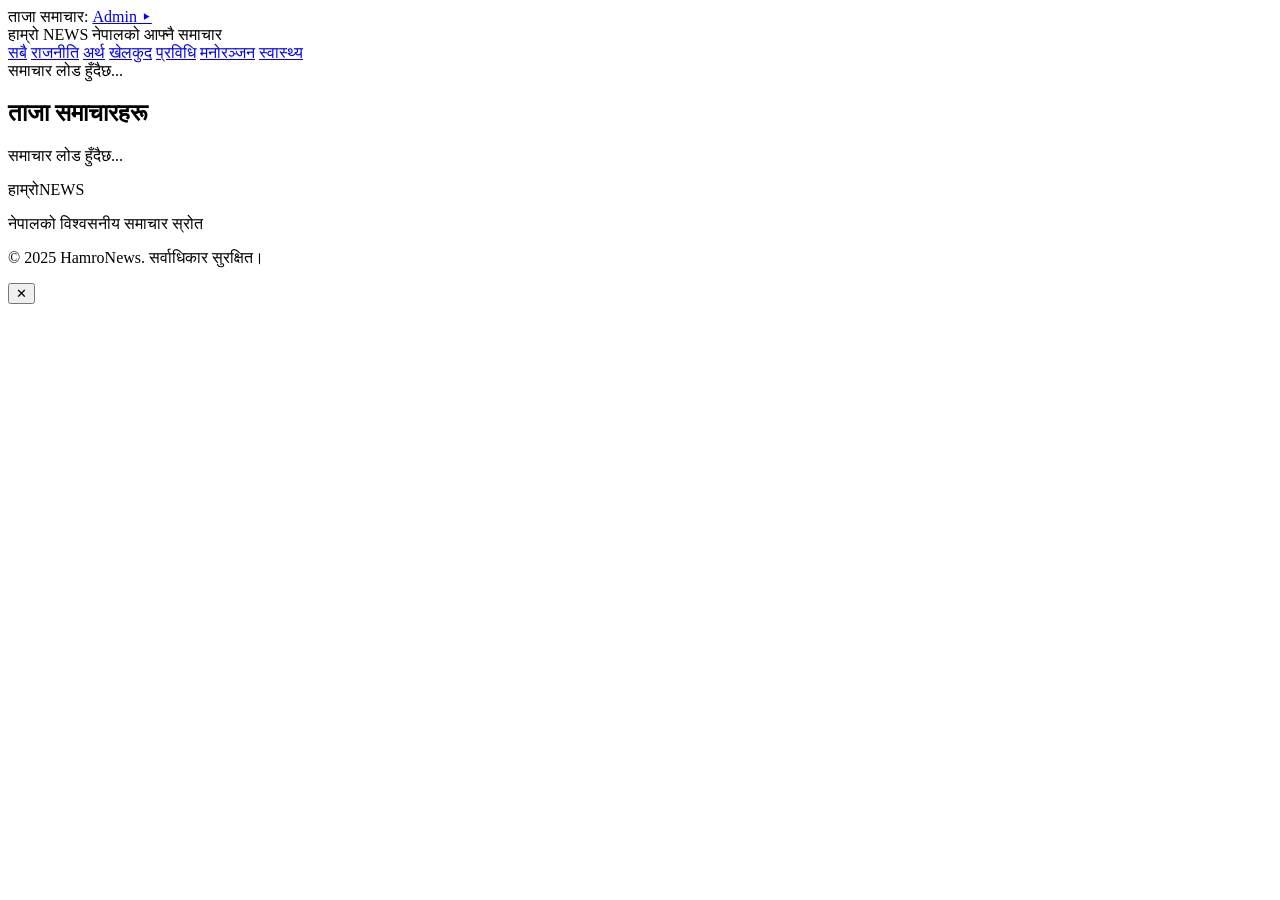
==== index.html @ 4dd0f1a2 "Add files via upload" ====
<!DOCTYPE html>
<html lang="ne">
<head>
  <meta charset="UTF-8" />
  <meta name="viewport" content="width=device-width, initial-scale=1.0"/>
  <title>HamroNews | हाम्रो न्यूज</title>
  <link rel="stylesheet" href="css/style.css" />
  <link href="https://fonts.googleapis.com/css2?family=Tiro+Devanagari+Nepali&family=Playfair+Display:wght@700;900&family=Source+Serif+4:wght@300;400;600&display=swap" rel="stylesheet"/>
</head>
<body>

  <!-- TOP BAR -->
  <div class="topbar">
    <div class="topbar-inner">
      <span id="live-date"></span>
      <span class="ticker-wrap">
        <span class="ticker-label">ताजा समाचार:</span>
        <span class="ticker-text" id="ticker"></span>
      </span>
      <a href="admin/login.html" class="admin-link">Admin ▸</a>
    </div>
  </div>

  <!-- HEADER -->
  <header class="site-header">
    <div class="header-inner">
      <div class="logo-block">
        <span class="logo-np">हाम्रो</span>
        <span class="logo-en">NEWS</span>
        <span class="logo-tagline">नेपालको आफ्नै समाचार</span>
      </div>
      <nav class="main-nav">
        <a href="#" class="nav-link active" data-cat="all">सबै</a>
        <a href="#" class="nav-link" data-cat="राजनीति">राजनीति</a>
        <a href="#" class="nav-link" data-cat="अर्थ">अर्थ</a>
        <a href="#" class="nav-link" data-cat="खेलकुद">खेलकुद</a>
        <a href="#" class="nav-link" data-cat="प्रविधि">प्रविधि</a>
        <a href="#" class="nav-link" data-cat="मनोरञ्जन">मनोरञ्जन</a>
        <a href="#" class="nav-link" data-cat="स्वास्थ्य">स्वास्थ्य</a>
      </nav>
    </div>
  </header>

  <!-- HERO SECTION -->
  <section class="hero-section">
    <div class="hero-inner" id="hero-area">
      <div class="hero-loading">समाचार लोड हुँदैछ...</div>
    </div>
  </section>

  <!-- MAIN CONTENT -->
  <main class="main-container">

    <!-- BREAKING NEWS STRIP -->
    <div class="breaking-strip" id="breaking-strip" style="display:none;">
      <span class="breaking-label">🔴 BREAKING</span>
      <span class="breaking-text" id="breaking-text"></span>
    </div>

    <!-- GRID SECTION -->
    <section class="news-section">
      <div class="section-header">
        <h2 class="section-title">ताजा समाचारहरू</h2>
        <div class="section-line"></div>
      </div>
      <div class="news-grid" id="news-grid">
        <div class="loading-state">
          <div class="spinner"></div>
          <p>समाचार लोड हुँदैछ...</p>
        </div>
      </div>
    </section>

  </main>

  <!-- FOOTER -->
  <footer class="site-footer">
    <div class="footer-inner">
      <div class="footer-logo">
        <span class="logo-np">हाम्रो</span><span class="logo-en">NEWS</span>
      </div>
      <p class="footer-tagline">नेपालको विश्वसनीय समाचार स्रोत</p>
      <p class="footer-copy">© 2025 HamroNews. सर्वाधिकार सुरक्षित।</p>
    </div>
  </footer>

  <!-- ARTICLE MODAL -->
  <div class="modal-overlay" id="modal-overlay">
    <div class="modal-box">
      <button class="modal-close" id="modal-close">✕</button>
      <div class="modal-content" id="modal-content"></div>
    </div>
  </div>

  <script src="js/db.js"></script>
  <script src="js/main.js"></script>
</body>
</html>
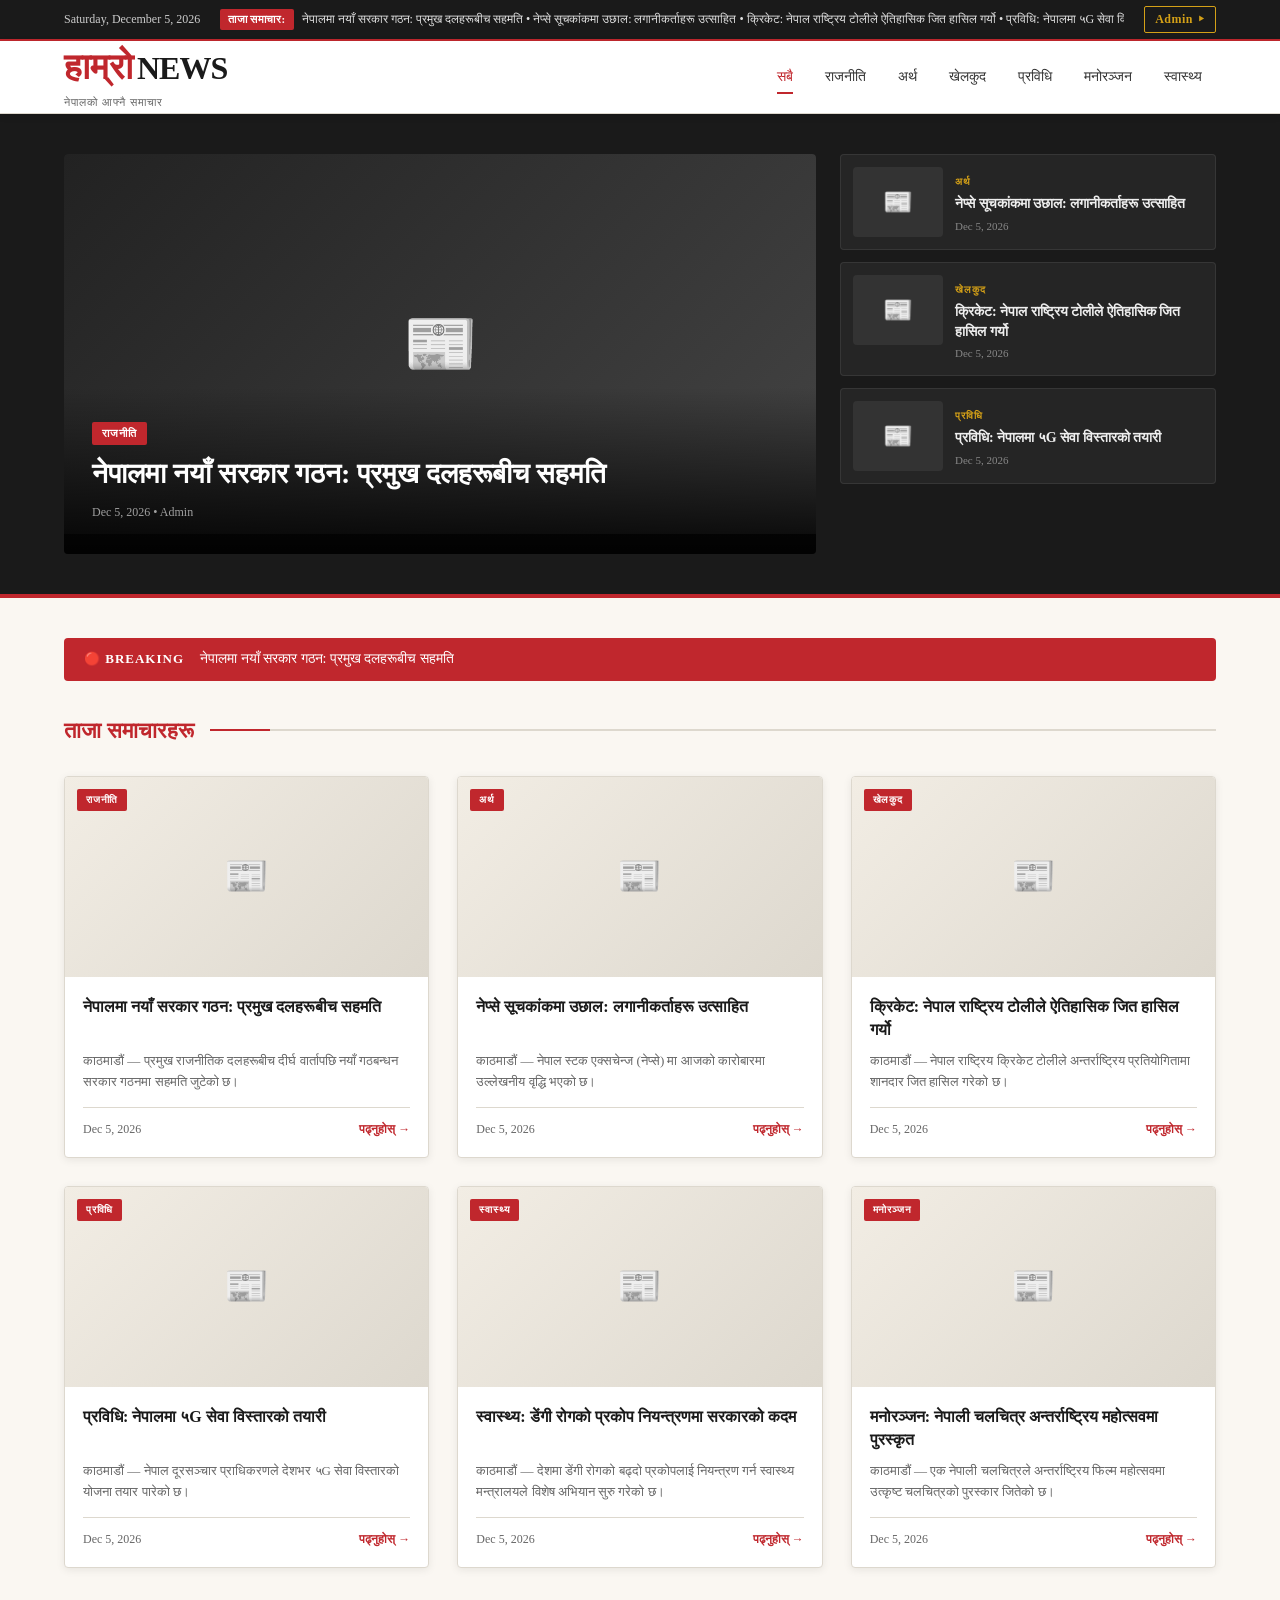
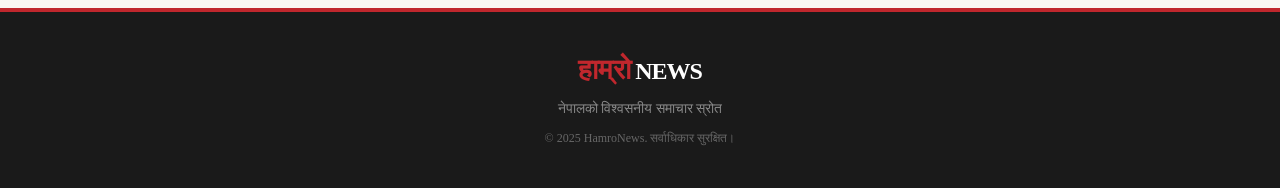
==== commit 6e410eb3: "Update index.html" ====
--- a/index.html
+++ b/index.html
@@ -4,7 +4,7 @@
   <meta charset="UTF-8" />
   <meta name="viewport" content="width=device-width, initial-scale=1.0"/>
   <title>HamroNews | हाम्रो न्यूज</title>
-  <link rel="stylesheet" href="css/style.css" />
+  <link rel="stylesheet" href="style.css" />
   <link href="https://fonts.googleapis.com/css2?family=Tiro+Devanagari+Nepali&family=Playfair+Display:wght@700;900&family=Source+Serif+4:wght@300;400;600&display=swap" rel="stylesheet"/>
 </head>
 <body>
@@ -92,7 +92,7 @@
     </div>
   </div>
 
-  <script src="js/db.js"></script>
-  <script src="js/main.js"></script>
+  <script src="db.js"></script>
+  <script src="main.js"></script>
 </body>
 </html>
--- a/style.css
+++ b/style.css
@@ -0,0 +1,410 @@
+/* ===========================
+   HAMRONEWS — MAIN STYLESHEET
+   =========================== */
+
+@import url('https://fonts.googleapis.com/css2?family=Tiro+Devanagari+Nepali&family=Playfair+Display:wght@700;900&family=Source+Serif+4:ital,wght@0,300;0,400;0,600;1,400&display=swap');
+
+:root {
+  --crimson:    #C0272D;
+  --crimson-dk: #8B1A1D;
+  --gold:       #D4A017;
+  --ink:        #1A1A1A;
+  --ink-soft:   #333333;
+  --ink-light:  #666666;
+  --paper:      #FAF7F2;
+  --paper-warm: #F2EDE4;
+  --border:     #DDD8CE;
+  --white:      #FFFFFF;
+  --shadow-sm:  0 2px 8px rgba(0,0,0,0.08);
+  --shadow-md:  0 6px 24px rgba(0,0,0,0.12);
+  --shadow-lg:  0 16px 48px rgba(0,0,0,0.18);
+  --font-display: 'Playfair Display', Georgia, serif;
+  --font-body:    'Source Serif 4', Georgia, serif;
+  --font-np:      'Tiro Devanagari Nepali', serif;
+  --radius:       4px;
+  --transition:   0.25s cubic-bezier(0.4,0,0.2,1);
+}
+
+*, *::before, *::after { box-sizing: border-box; margin: 0; padding: 0; }
+
+html { scroll-behavior: smooth; }
+
+body {
+  font-family: var(--font-body);
+  background: var(--paper);
+  color: var(--ink);
+  line-height: 1.6;
+  min-height: 100vh;
+}
+
+a { text-decoration: none; color: inherit; }
+
+/* ── TOP BAR ── */
+.topbar {
+  background: var(--ink);
+  color: #ccc;
+  font-size: 12px;
+  padding: 6px 0;
+  border-bottom: 2px solid var(--crimson);
+}
+.topbar-inner {
+  max-width: 1200px; margin: 0 auto; padding: 0 24px;
+  display: flex; align-items: center; gap: 20px;
+}
+.ticker-wrap {
+  flex: 1; overflow: hidden; white-space: nowrap;
+  display: flex; align-items: center; gap: 8px;
+}
+.ticker-label {
+  background: var(--crimson); color: #fff;
+  padding: 2px 8px; font-size: 11px; font-weight: 700;
+  letter-spacing: 0.5px; flex-shrink: 0;
+  border-radius: 2px;
+}
+.ticker-text {
+  display: inline-block;
+  animation: ticker-scroll 30s linear infinite;
+  color: #e0e0e0;
+}
+@keyframes ticker-scroll {
+  0%   { transform: translateX(100%); }
+  100% { transform: translateX(-100%); }
+}
+.admin-link {
+  color: var(--gold); font-weight: 600; font-size: 12px;
+  letter-spacing: 0.5px; flex-shrink: 0;
+  padding: 3px 10px; border: 1px solid var(--gold);
+  border-radius: 2px; transition: all var(--transition);
+}
+.admin-link:hover { background: var(--gold); color: var(--ink); }
+
+/* ── HEADER ── */
+.site-header {
+  background: var(--white);
+  border-bottom: 1px solid var(--border);
+  position: sticky; top: 0; z-index: 100;
+  box-shadow: var(--shadow-sm);
+}
+.header-inner {
+  max-width: 1200px; margin: 0 auto; padding: 0 24px;
+  display: flex; align-items: center; justify-content: space-between;
+  gap: 32px; flex-wrap: wrap;
+  min-height: 72px;
+}
+.logo-block {
+  display: flex; align-items: baseline; gap: 4px;
+  flex-direction: row; flex-wrap: wrap;
+}
+.logo-np {
+  font-family: var(--font-np);
+  font-size: 36px; font-weight: 700;
+  color: var(--crimson); line-height: 1;
+}
+.logo-en {
+  font-family: var(--font-display);
+  font-size: 32px; font-weight: 900;
+  color: var(--ink); letter-spacing: -1px;
+}
+.logo-tagline {
+  display: block; width: 100%;
+  font-family: var(--font-np);
+  font-size: 11px; color: var(--ink-light);
+  letter-spacing: 1px; margin-top: -4px;
+}
+.main-nav {
+  display: flex; align-items: center; gap: 4px; flex-wrap: wrap;
+}
+.nav-link {
+  font-family: var(--font-np);
+  font-size: 14px; padding: 6px 14px;
+  color: var(--ink-soft); border-radius: var(--radius);
+  transition: all var(--transition); position: relative;
+}
+.nav-link::after {
+  content: ''; position: absolute; bottom: 0; left: 14px; right: 14px;
+  height: 2px; background: var(--crimson);
+  transform: scaleX(0); transition: transform var(--transition);
+}
+.nav-link:hover, .nav-link.active { color: var(--crimson); }
+.nav-link:hover::after, .nav-link.active::after { transform: scaleX(1); }
+
+/* ── HERO ── */
+.hero-section {
+  background: var(--ink);
+  border-bottom: 4px solid var(--crimson);
+  min-height: 480px;
+}
+.hero-inner {
+  max-width: 1200px; margin: 0 auto; padding: 40px 24px;
+  display: grid; grid-template-columns: 2fr 1fr; gap: 24px;
+  min-height: 480px;
+}
+.hero-loading {
+  color: #999; font-family: var(--font-np);
+  display: flex; align-items: center; justify-content: center;
+  grid-column: 1/-1; font-size: 18px;
+}
+
+/* Hero cards */
+.hero-main {
+  position: relative; overflow: hidden; cursor: pointer;
+  border-radius: var(--radius); background: #111;
+}
+.hero-main img {
+  width: 100%; height: 380px; object-fit: cover;
+  opacity: 0.7; transition: opacity var(--transition), transform 0.5s ease;
+  display: block;
+}
+.hero-main:hover img { opacity: 0.5; transform: scale(1.03); }
+.hero-main-overlay {
+  position: absolute; bottom: 0; left: 0; right: 0;
+  padding: 32px 28px;
+  background: linear-gradient(to top, rgba(0,0,0,0.9) 0%, transparent 100%);
+}
+.hero-main .badge {
+  display: inline-block; background: var(--crimson);
+  color: #fff; font-size: 11px; font-weight: 700;
+  padding: 3px 10px; border-radius: 2px; letter-spacing: 1px;
+  margin-bottom: 10px; font-family: var(--font-np);
+}
+.hero-main h2 {
+  font-family: var(--font-np);
+  font-size: clamp(20px, 2.5vw, 28px);
+  color: #fff; line-height: 1.35; font-weight: 700;
+}
+.hero-main .hero-meta {
+  color: rgba(255,255,255,0.6); font-size: 12px; margin-top: 10px;
+}
+
+.hero-side {
+  display: flex; flex-direction: column; gap: 12px;
+}
+.hero-side-card {
+  display: flex; gap: 12px; cursor: pointer;
+  background: rgba(255,255,255,0.05);
+  border: 1px solid rgba(255,255,255,0.08);
+  border-radius: var(--radius); padding: 12px;
+  transition: all var(--transition);
+}
+.hero-side-card:hover {
+  background: rgba(255,255,255,0.1);
+  border-color: var(--crimson);
+}
+.hero-side-card img {
+  width: 90px; height: 70px; object-fit: cover;
+  border-radius: var(--radius); flex-shrink: 0;
+}
+.hero-side-info { flex: 1; }
+.hero-side-info .badge {
+  display: inline-block; font-size: 10px; font-weight: 700;
+  color: var(--gold); letter-spacing: 1px;
+  font-family: var(--font-np); margin-bottom: 4px;
+}
+.hero-side-info h3 {
+  font-family: var(--font-np);
+  font-size: 14px; color: #eee; line-height: 1.4; font-weight: 600;
+}
+.hero-side-info .meta {
+  font-size: 11px; color: rgba(255,255,255,0.45); margin-top: 4px;
+}
+
+/* ── MAIN CONTAINER ── */
+.main-container {
+  max-width: 1200px; margin: 0 auto; padding: 40px 24px;
+}
+
+/* ── BREAKING STRIP ── */
+.breaking-strip {
+  background: var(--crimson); color: #fff;
+  padding: 10px 20px; border-radius: var(--radius);
+  margin-bottom: 32px; display: flex; align-items: center; gap: 16px;
+  overflow: hidden;
+}
+.breaking-label {
+  font-weight: 800; font-size: 13px; letter-spacing: 1px;
+  flex-shrink: 0; animation: blink 1.5s infinite;
+}
+@keyframes blink { 0%,100%{opacity:1}50%{opacity:0.5} }
+.breaking-text { font-family: var(--font-np); font-size: 14px; }
+
+/* ── SECTION HEADER ── */
+.section-header { display: flex; align-items: center; gap: 16px; margin-bottom: 28px; }
+.section-title {
+  font-family: var(--font-np);
+  font-size: 22px; font-weight: 700;
+  color: var(--crimson); flex-shrink: 0;
+}
+.section-line { flex: 1; height: 2px; background: var(--border); position: relative; }
+.section-line::before {
+  content: ''; position: absolute; left: 0; top: 0;
+  width: 60px; height: 2px; background: var(--crimson);
+}
+
+/* ── NEWS GRID ── */
+.news-grid {
+  display: grid;
+  grid-template-columns: repeat(auto-fill, minmax(300px, 1fr));
+  gap: 28px;
+}
+.loading-state {
+  grid-column: 1/-1; text-align: center; padding: 60px;
+  color: var(--ink-light);
+}
+.spinner {
+  width: 36px; height: 36px;
+  border: 3px solid var(--border);
+  border-top-color: var(--crimson);
+  border-radius: 50%;
+  animation: spin 0.8s linear infinite;
+  margin: 0 auto 16px;
+}
+@keyframes spin { to { transform: rotate(360deg); } }
+
+/* ── NEWS CARD ── */
+.news-card {
+  background: var(--white);
+  border: 1px solid var(--border);
+  border-radius: var(--radius);
+  overflow: hidden; cursor: pointer;
+  transition: all var(--transition);
+  box-shadow: var(--shadow-sm);
+  display: flex; flex-direction: column;
+}
+.news-card:hover {
+  transform: translateY(-4px);
+  box-shadow: var(--shadow-md);
+  border-color: var(--crimson);
+}
+.news-card-img {
+  width: 100%; height: 200px; object-fit: cover;
+  display: block; transition: transform 0.5s ease;
+}
+.news-card:hover .news-card-img { transform: scale(1.04); }
+.news-card-img-wrap { overflow: hidden; position: relative; }
+.news-card-img-wrap .card-badge {
+  position: absolute; top: 12px; left: 12px;
+  background: var(--crimson); color: #fff;
+  font-size: 10px; font-weight: 700; padding: 3px 9px;
+  border-radius: 2px; letter-spacing: 0.8px;
+  font-family: var(--font-np);
+}
+.news-card-body { padding: 18px; flex: 1; display: flex; flex-direction: column; }
+.news-card-title {
+  font-family: var(--font-np);
+  font-size: 16px; font-weight: 700;
+  color: var(--ink); line-height: 1.45;
+  margin-bottom: 10px; flex: 1;
+}
+.news-card-excerpt {
+  font-size: 13px; color: var(--ink-light);
+  line-height: 1.6; margin-bottom: 14px;
+  font-family: var(--font-np);
+  display: -webkit-box; -webkit-line-clamp: 3;
+  -webkit-box-orient: vertical; overflow: hidden;
+}
+.news-card-footer {
+  display: flex; align-items: center; justify-content: space-between;
+  border-top: 1px solid var(--border); padding-top: 12px;
+  font-size: 12px; color: var(--ink-light);
+}
+.news-card-footer .read-more {
+  color: var(--crimson); font-weight: 600; font-size: 12px;
+  transition: color var(--transition);
+}
+.news-card:hover .read-more { color: var(--crimson-dk); }
+
+/* No image fallback */
+.no-img-placeholder {
+  width: 100%; height: 200px;
+  background: linear-gradient(135deg, var(--paper-warm), var(--border));
+  display: flex; align-items: center; justify-content: center;
+  font-size: 36px; color: var(--border);
+}
+
+/* Empty state */
+.empty-state {
+  grid-column: 1/-1; text-align: center; padding: 80px 20px;
+  color: var(--ink-light);
+}
+.empty-state .empty-icon { font-size: 48px; margin-bottom: 16px; }
+.empty-state p { font-family: var(--font-np); font-size: 16px; }
+
+/* ── MODAL ── */
+.modal-overlay {
+  position: fixed; inset: 0; background: rgba(0,0,0,0.7);
+  z-index: 1000; display: none; align-items: center; justify-content: center;
+  padding: 24px; backdrop-filter: blur(4px);
+}
+.modal-overlay.open { display: flex; }
+.modal-box {
+  background: var(--white); border-radius: 8px;
+  max-width: 760px; width: 100%; max-height: 90vh;
+  overflow-y: auto; position: relative;
+  box-shadow: var(--shadow-lg);
+  animation: modal-in 0.3s cubic-bezier(0.34,1.56,0.64,1);
+}
+@keyframes modal-in {
+  from { transform: scale(0.9) translateY(20px); opacity: 0; }
+  to   { transform: scale(1)   translateY(0);    opacity: 1; }
+}
+.modal-close {
+  position: sticky; top: 16px; float: right; margin: 16px 16px 0 0;
+  background: var(--ink); color: #fff; border: none; cursor: pointer;
+  width: 32px; height: 32px; border-radius: 50%; font-size: 14px;
+  display: flex; align-items: center; justify-content: center;
+  transition: background var(--transition); z-index: 10;
+}
+.modal-close:hover { background: var(--crimson); }
+.modal-content { padding: 32px; }
+.modal-content .modal-badge {
+  display: inline-block; background: var(--crimson); color: #fff;
+  font-size: 11px; font-weight: 700; padding: 3px 10px;
+  border-radius: 2px; letter-spacing: 1px; margin-bottom: 14px;
+  font-family: var(--font-np);
+}
+.modal-content h1 {
+  font-family: var(--font-np); font-size: clamp(22px, 4vw, 30px);
+  font-weight: 800; line-height: 1.35; margin-bottom: 14px; color: var(--ink);
+}
+.modal-content .modal-meta {
+  font-size: 13px; color: var(--ink-light); margin-bottom: 24px;
+  display: flex; gap: 16px; flex-wrap: wrap;
+  border-bottom: 1px solid var(--border); padding-bottom: 16px;
+}
+.modal-content .modal-img {
+  width: 100%; max-height: 400px; object-fit: cover;
+  border-radius: var(--radius); margin-bottom: 24px; display: block;
+}
+.modal-content .modal-body {
+  font-family: var(--font-np); font-size: 16px;
+  line-height: 1.8; color: var(--ink-soft);
+  white-space: pre-wrap;
+}
+
+/* ── FOOTER ── */
+.site-footer {
+  background: var(--ink); color: #aaa;
+  padding: 40px 24px; text-align: center;
+  border-top: 4px solid var(--crimson);
+}
+.footer-inner { max-width: 1200px; margin: 0 auto; }
+.footer-logo { display: flex; justify-content: center; align-items: baseline; gap: 4px; margin-bottom: 8px; }
+.footer-logo .logo-np { color: var(--crimson); font-size: 28px; }
+.footer-logo .logo-en { color: #fff; font-size: 24px; }
+.footer-tagline { font-family: var(--font-np); font-size: 14px; color: #888; margin-bottom: 8px; }
+.footer-copy { font-size: 12px; color: #666; }
+
+/* ── RESPONSIVE ── */
+@media (max-width: 900px) {
+  .hero-inner { grid-template-columns: 1fr; }
+  .hero-side { flex-direction: row; overflow-x: auto; }
+  .hero-side-card { min-width: 260px; }
+}
+@media (max-width: 640px) {
+  .header-inner { flex-direction: column; padding: 12px 16px; gap: 12px; }
+  .main-nav { gap: 0; }
+  .nav-link { font-size: 13px; padding: 5px 10px; }
+  .main-container { padding: 24px 16px; }
+  .news-grid { grid-template-columns: 1fr; }
+  .modal-content { padding: 20px; }
+}
